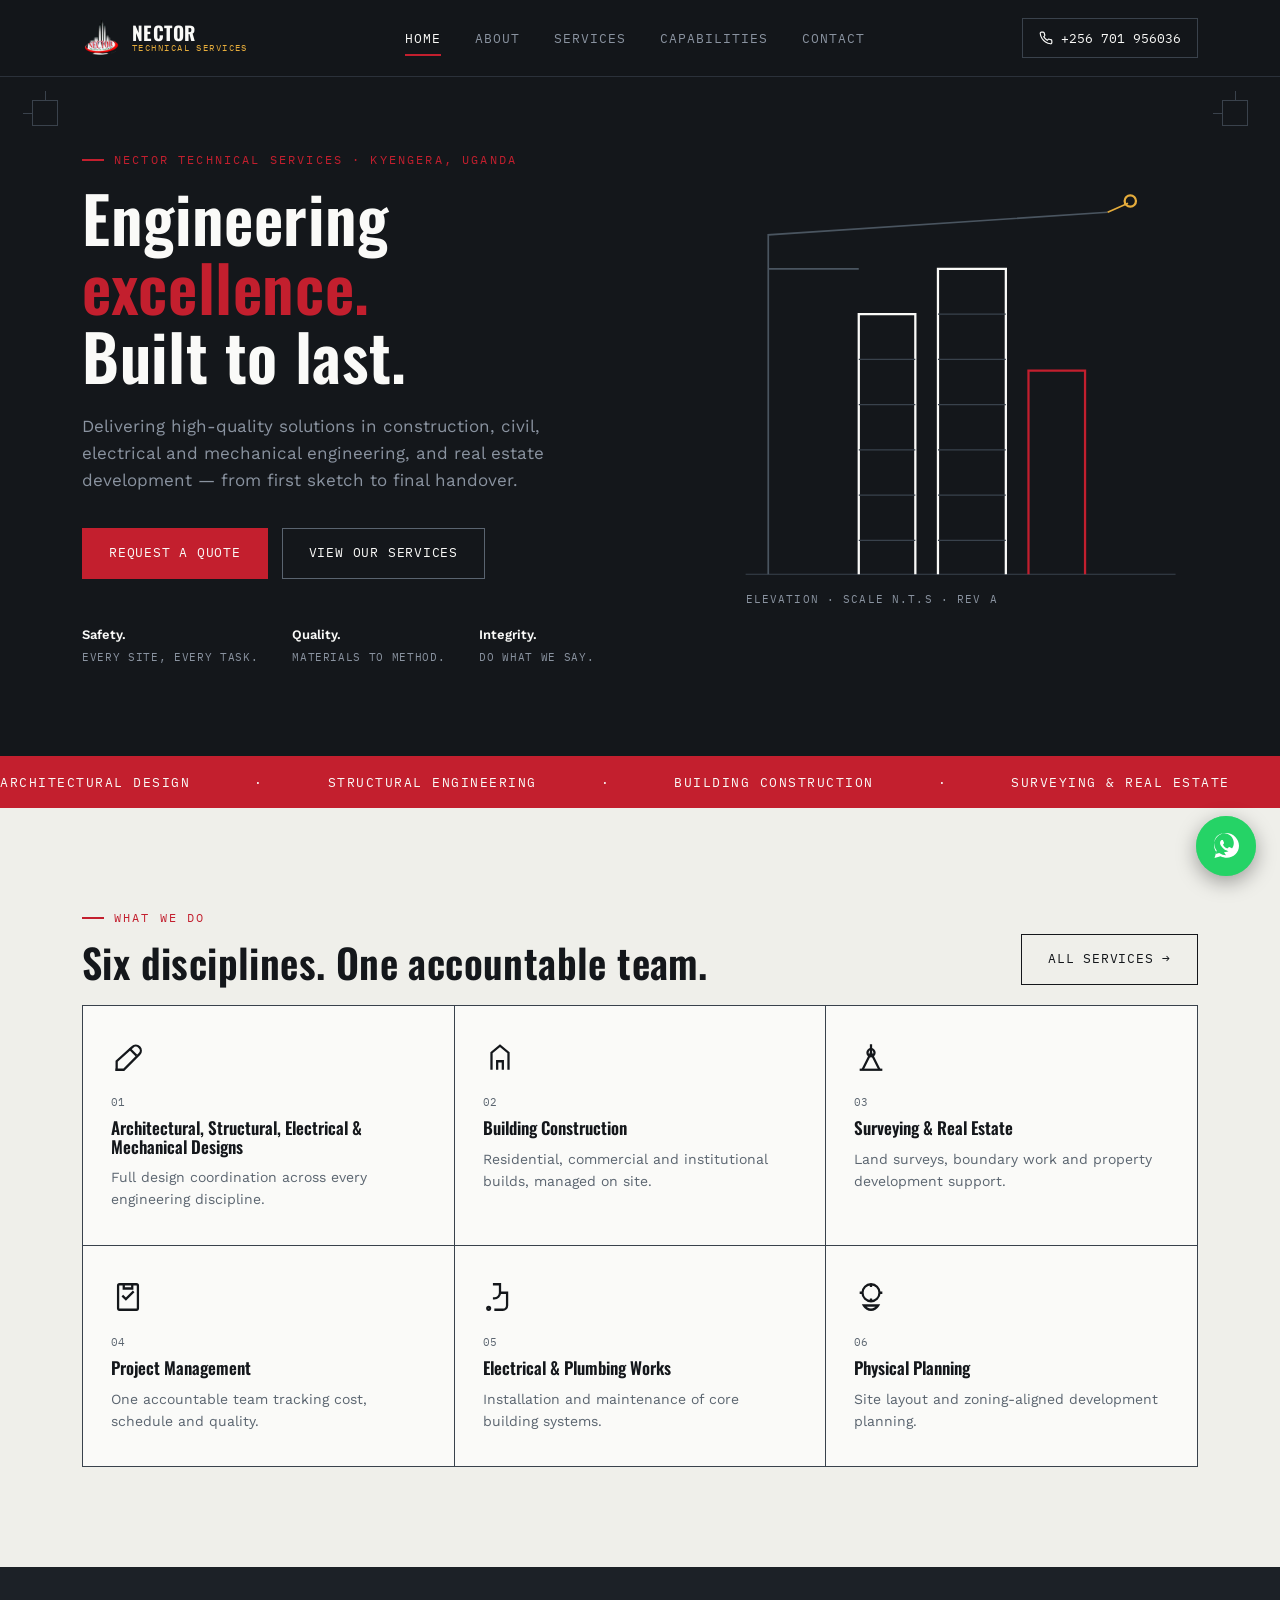
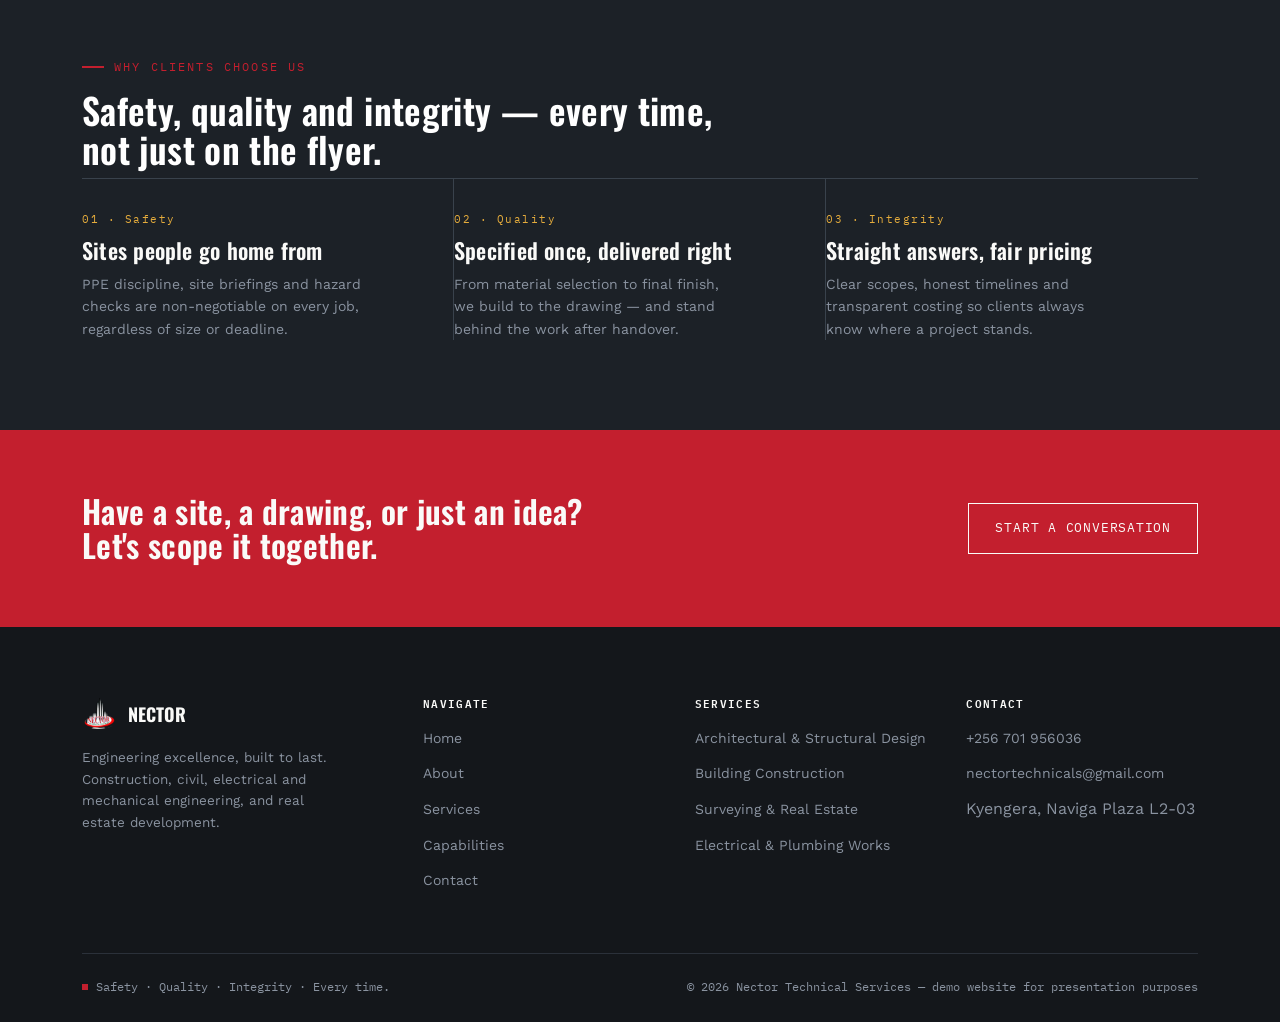
==== index.html @ f45b532f "front end demo of the nector website" ====
<!DOCTYPE html>
<html lang="en">
<head>
<meta charset="UTF-8">
<meta name="viewport" content="width=device-width, initial-scale=1.0">
<title>Nector Technical Services — Engineering Excellence. Built to Last.</title>
<link rel="preconnect" href="https://fonts.googleapis.com">
<link rel="preconnect" href="https://fonts.gstatic.com" crossorigin>
<link href="https://fonts.googleapis.com/css2?family=Oswald:wght@400;500;600;700&family=Work+Sans:wght@400;500;600&family=IBM+Plex+Mono:wght@400;500&display=swap" rel="stylesheet">
<link rel="stylesheet" href="css/styles.css">
</head>
<body>

<header>
  <div class="navwrap">
    <a class="brand" href="index.html">
      <img class="brand-mark" src="images/logo.png" alt="Nector Technical Services">
      <div class="brand-text">
        <div class="n1">NECTOR</div>
        <div class="n2">Technical Services</div>
      </div>
    </a>
    <nav>
      <a class="navlink active" href="index.html">Home</a>
      <a class="navlink" href="about.html">About</a>
      <a class="navlink" href="services.html">Services</a>
      <a class="navlink" href="projects.html">Capabilities</a>
      <a class="navlink" href="contact.html">Contact</a>
    </nav>
    <a class="nav-call" href="tel:+256701956036">
      <svg width="14" height="14" viewBox="0 0 24 24" fill="none" stroke="currentColor" stroke-width="2"><path d="M22 16.92v3a2 2 0 0 1-2.18 2 19.79 19.79 0 0 1-8.63-3.07 19.5 19.5 0 0 1-6-6 19.79 19.79 0 0 1-3.07-8.67A2 2 0 0 1 4.11 2h3a2 2 0 0 1 2 1.72c.127.96.362 1.903.7 2.81a2 2 0 0 1-.45 2.11L8.09 9.91a16 16 0 0 0 6 6l1.27-1.27a2 2 0 0 1 2.11-.45c.907.338 1.85.573 2.81.7A2 2 0 0 1 22 16.92z"/></svg>
      +256 701 956036
    </a>
    <button class="burger" onclick="toggleMnav()"><span></span><span></span><span></span></button>
  </div>
  <div class="mnav" id="mnav">
    <a class="active" href="index.html">Home</a>
    <a href="about.html">About</a>
    <a href="services.html">Services</a>
    <a href="projects.html">Capabilities</a>
    <a href="contact.html">Contact</a>
    <a class="nav-call" href="tel:+256701956036">Call +256 701 956036</a>
  </div>
</header>

<main>
  <section class="hero">
    <div class="crop tl"></div><div class="crop tr"></div>
    <div class="wrap hero-grid">
      <div>
        <div class="eyebrow">Nector Technical Services · Kyengera, Uganda</div>
        <h1>Engineering<br><span class="accent">excellence.</span><br>Built to last.</h1>
        <p class="lead">Delivering high-quality solutions in construction, civil, electrical and mechanical engineering, and real estate development — from first sketch to final handover.</p>
        <div class="hero-ctas">
          <a class="btn solid" href="contact.html">Request a quote</a>
          <a class="btn on-dark" href="services.html">View our services</a>
        </div>
        <div class="hero-spec">
          <div><b>Safety.</b>Every site, every task.</div>
          <div><b>Quality.</b>Materials to method.</div>
          <div><b>Integrity.</b>Do what we say.</div>
        </div>
      </div>
      <div class="hero-art">
        <svg viewBox="0 0 420 420" fill="none">
          <line x1="20" y1="360" x2="400" y2="360" stroke="#39424C" stroke-width="1"/>
          <path class="draw-line" d="M40 360 L40 60 L340 40" stroke="#4A5560" stroke-width="1.5"/>
          <path class="draw-line" d="M40 90 L120 90" stroke="#4A5560" stroke-width="1.5"/>
          <path class="draw-line d2" d="M120 360 L120 130 L170 130 L170 360" stroke="#FAFAF8" stroke-width="2"/>
          <path class="draw-line d2" d="M190 360 L190 90 L250 90 L250 360" stroke="#FAFAF8" stroke-width="2"/>
          <path class="draw-line d3" d="M270 360 L270 180 L320 180 L320 360" stroke="#C31F2E" stroke-width="2"/>
          <g class="draw-line d2" stroke="#39424C" stroke-width="1">
            <line x1="120" y1="170" x2="170" y2="170"/><line x1="120" y1="210" x2="170" y2="210"/><line x1="120" y1="250" x2="170" y2="250"/><line x1="120" y1="290" x2="170" y2="290"/><line x1="120" y1="330" x2="170" y2="330"/>
            <line x1="190" y1="130" x2="250" y2="130"/><line x1="190" y1="170" x2="250" y2="170"/><line x1="190" y1="210" x2="250" y2="210"/><line x1="190" y1="250" x2="250" y2="250"/><line x1="190" y1="290" x2="250" y2="290"/><line x1="190" y1="330" x2="250" y2="330"/>
          </g>
          <circle class="draw-line d3" cx="360" cy="30" r="5" stroke="#E5AC3C" stroke-width="2"/>
          <line class="draw-line d3" x1="340" y1="40" x2="358" y2="32" stroke="#E5AC3C" stroke-width="1.5"/>
          <text x="20" y="385" fill="#8A93A0" font-family="IBM Plex Mono" font-size="10" letter-spacing="1">ELEVATION · SCALE N.T.S · REV A</text>
        </svg>
      </div>
    </div>
  </section>

  <div class="strip">
    <div class="track">
      <span>Architectural Design</span><span>·</span><span>Structural Engineering</span><span>·</span><span>Building Construction</span><span>·</span><span>Surveying &amp; Real Estate</span><span>·</span><span>Project Management</span><span>·</span><span>Electrical &amp; Plumbing Works</span><span>·</span><span>Physical Planning</span><span>·</span>
      <span>Architectural Design</span><span>·</span><span>Structural Engineering</span><span>·</span><span>Building Construction</span><span>·</span><span>Surveying &amp; Real Estate</span><span>·</span><span>Project Management</span><span>·</span><span>Electrical &amp; Plumbing Works</span><span>·</span><span>Physical Planning</span><span>·</span>
    </div>
  </div>

  <section class="services-preview">
    <div class="wrap">
      <div class="sp-head">
        <div>
          <div class="eyebrow">What we do</div>
          <h2>Six disciplines. One accountable team.</h2>
        </div>
        <a class="btn" href="services.html">All services →</a>
      </div>
      <div class="grid6" id="home-services"></div>
    </div>
  </section>

  <section class="values-band">
    <div class="wrap">
      <div class="eyebrow">Why clients choose us</div>
      <h2 style="font-size:clamp(26px,3.2vw,36px); color:#fff; max-width:640px; margin-bottom:10px;">Safety, quality and integrity — every time, not just on the flyer.</h2>
      <div class="vb-grid">
        <div class="vb-item">
          <div class="tag">01 · Safety</div>
          <h3>Sites people go home from</h3>
          <p>PPE discipline, site briefings and hazard checks are non-negotiable on every job, regardless of size or deadline.</p>
        </div>
        <div class="vb-item">
          <div class="tag">02 · Quality</div>
          <h3>Specified once, delivered right</h3>
          <p>From material selection to final finish, we build to the drawing — and stand behind the work after handover.</p>
        </div>
        <div class="vb-item">
          <div class="tag">03 · Integrity</div>
          <h3>Straight answers, fair pricing</h3>
          <p>Clear scopes, honest timelines and transparent costing so clients always know where a project stands.</p>
        </div>
      </div>
    </div>
  </section>

  <section class="cta-band">
    <div class="wrap cta-flex">
      <h2>Have a site, a drawing, or just an idea? Let's scope it together.</h2>
      <a class="btn" href="contact.html">Start a conversation</a>
    </div>
  </section>
</main>

<footer>
  <div class="wrap">
    <div class="foot-grid">
      <div>
        <div class="foot-brand">
          <img class="brand-mark" src="images/logo.png" alt="Nector Technical Services">
          <div class="n1">NECTOR</div>
        </div>
        <p style="font-size:13.5px; max-width:260px; color:#8A93A0;">Engineering excellence, built to last. Construction, civil, electrical and mechanical engineering, and real estate development.</p>
      </div>
      <div class="foot-col">
        <h4>Navigate</h4>
        <ul>
          <li><a href="index.html">Home</a></li>
          <li><a href="about.html">About</a></li>
          <li><a href="services.html">Services</a></li>
          <li><a href="projects.html">Capabilities</a></li>
          <li><a href="contact.html">Contact</a></li>
        </ul>
      </div>
      <div class="foot-col">
        <h4>Services</h4>
        <ul>
          <li><a href="services.html">Architectural &amp; Structural Design</a></li>
          <li><a href="services.html">Building Construction</a></li>
          <li><a href="services.html">Surveying &amp; Real Estate</a></li>
          <li><a href="services.html">Electrical &amp; Plumbing Works</a></li>
        </ul>
      </div>
      <div class="foot-col">
        <h4>Contact</h4>
        <ul>
          <li><a href="tel:+256701956036">+256 701 956036</a></li>
          <li><a href="mailto:nectortechnicals@gmail.com">nectortechnicals@gmail.com</a></li>
          <li>Kyengera, Naviga Plaza L2-03</li>
        </ul>
      </div>
    </div>
    <div class="foot-bottom">
      <div class="foot-badge"><span class="dot"></span>Safety · Quality · Integrity · Every time.</div>
      <div>© 2026 Nector Technical Services — demo website for presentation purposes</div>
    </div>
  </div>
</footer>

<script src="js/scripts.js"></script>
<a class="wa-float" href="https://wa.me/256701956036" target="_blank" rel="noopener" aria-label="Chat with us on WhatsApp">
  <svg viewBox="0 0 32 32"><path d="M16.004 3C9.383 3 4 8.383 4 15.004c0 2.64.87 5.086 2.33 7.055L4.5 28l6.128-1.795c1.83.95 3.93 1.472 6.131 1.472h.005C23.621 27.677 29 22.294 29 15.674 29 9.383 23.625 3 16.004 3zm0 22.293c-2.274 0-4.48-.692-6.342-1.998l-.455-.277-3.652 1.07 1.09-3.554-.297-.47c-1.396-2.074-2.135-4.482-2.135-7.028 0-5.403 4.397-9.8 9.803-9.8 5.402 0 9.797 4.397 9.797 9.8 0 5.406-4.398 9.257-9.81 9.257zm5.376-7.335c-.294-.147-1.74-.858-2.01-.956-.27-.098-.466-.147-.662.147-.196.294-.76.956-.932 1.152-.171.196-.343.22-.637.073-.294-.147-1.24-.457-2.364-1.46-.874-.78-1.464-1.742-1.636-2.036-.171-.294-.018-.453.13-.6.133-.132.293-.343.44-.515.147-.171.196-.294.294-.49.098-.196.049-.367-.024-.514-.073-.147-.662-1.594-.907-2.183-.239-.573-.481-.495-.662-.504l-.563-.01c-.196 0-.514.073-.783.367-.27.294-1.03 1.006-1.03 2.455 0 1.448 1.055 2.848 1.202 3.045.147.196 2.076 3.17 5.03 4.445.703.304 1.251.486 1.679.622.705.224 1.347.193 1.854.117.566-.085 1.74-.711 1.985-1.398.245-.687.245-1.276.171-1.398-.073-.122-.269-.196-.563-.343z"/></svg>
</a>
</body>
</html>
---- css/styles.css ----
:root{
  --ink:#14171B;
  --panel:#1C2127;
  --panel-2:#22272E;
  --steel:#4A5560;
  --line:#39424C;
  --red:#C31F2E;
  --red-dark:#8F1620;
  --yellow:#E5AC3C;
  --paper:#EFEFEA;
  --paper-2:#E4E4DC;
  --white:#FAFAF8;
  --ink-text:#14171B;
  --muted:#8A93A0;
  --muted-dark:#5B6570;
  --display: 'Oswald', sans-serif;
  --body: 'Work Sans', sans-serif;
  --mono: 'IBM Plex Mono', monospace;
}
*{box-sizing:border-box; margin:0; padding:0;}
html{scroll-behavior:smooth;}
body{
  font-family:var(--body);
  background:var(--paper);
  color:var(--ink-text);
  line-height:1.6;
  overflow-x:hidden;
}
img{max-width:100%; display:block;}
a{color:inherit; text-decoration:none;}
ul{list-style:none;}
button{font-family:inherit; cursor:pointer;}
h1,h2,h3,h4{font-family:var(--display); font-weight:600; letter-spacing:0.01em; line-height:1.08;}
.mono{font-family:var(--mono);}

/* ---------- utility ---------- */
.wrap{max-width:1180px; margin:0 auto; padding:0 32px;}
.eyebrow{
  font-family:var(--mono); font-size:12px; letter-spacing:0.18em; text-transform:uppercase;
  color:var(--red); display:flex; align-items:center; gap:10px; margin-bottom:14px;
}
.eyebrow::before{content:''; width:22px; height:2px; background:var(--red); display:inline-block;}
.btn{
  display:inline-flex; align-items:center; gap:10px; padding:14px 26px;
  font-family:var(--mono); font-size:13px; letter-spacing:0.06em; text-transform:uppercase;
  border:1px solid var(--ink); background:transparent; color:var(--ink);
  transition:background .2s ease, color .2s ease, border-color .2s ease;
}
.btn.solid{background:var(--red); border-color:var(--red); color:var(--white);}
.btn.solid:hover{background:var(--red-dark); border-color:var(--red-dark);}
.btn.on-dark{border-color:#5A6470; color:var(--white);}
.btn.on-dark:hover{background:var(--white); color:var(--ink); border-color:var(--white);}
.btn:not(.solid):not(.on-dark):hover{background:var(--ink); color:var(--white);}

/* ---------- dimension-line divider (signature motif) ---------- */
.dim{
  display:flex; align-items:center; gap:14px; margin:0 0 40px;
  font-family:var(--mono); font-size:11px; letter-spacing:0.14em; text-transform:uppercase; color:var(--muted-dark);
}
.dim .seg{flex:1; height:1px; background:var(--line); position:relative;}
.dim .seg::before, .dim .seg::after{content:''; position:absolute; top:-4px; width:1px; height:9px; background:var(--line);}
.dim .seg::before{left:0;} .dim .seg::after{right:0;}
.dim .tag{white-space:nowrap;}
.dim .num{color:var(--red);}
section.on-dark .dim{color:var(--muted);}
section.on-dark .dim .seg, section.on-dark .dim .seg::before, section.on-dark .dim .seg::after{background:var(--line);}

/* ---------- nav ---------- */
header{
  position:fixed; top:0; left:0; right:0; z-index:100;
  background:rgba(20,23,27,0.94); backdrop-filter:blur(6px);
  border-bottom:1px solid #2B313A;
}
.navwrap{
  max-width:1180px; margin:0 auto; padding:0 32px;
  display:flex; align-items:center; justify-content:space-between; height:76px;
}
.brand{display:flex; align-items:center; gap:12px; cursor:pointer;}
.brand-mark{width:38px; height:38px; flex-shrink:0;}
.brand-text{line-height:1.05;}
.brand-text .n1{font-family:var(--display); font-size:19px; font-weight:700; color:var(--white); letter-spacing:0.02em;}
.brand-text .n2{font-family:var(--mono); font-size:9px; letter-spacing:0.16em; color:var(--yellow); text-transform:uppercase;}
nav{display:flex; align-items:center; gap:2px;}
nav a.navlink{
  background:none; border:none; color:var(--muted); font-family:var(--mono);
  font-size:12.5px; letter-spacing:0.08em; text-transform:uppercase; padding:10px 16px; position:relative;
}
nav a.navlink:hover{color:var(--white);}
nav a.navlink.active{color:var(--white);}
nav a.navlink.active::after{
  content:''; position:absolute; bottom:2px; left:16px; right:16px; height:2px; background:var(--red);
}
.nav-call{display:flex; align-items:center; gap:8px; color:var(--white); font-family:var(--mono); font-size:12.5px; border:1px solid #3A424C; padding:9px 16px;}
.nav-call:hover{border-color:var(--red); color:var(--yellow);}
.burger{display:none; flex-direction:column; gap:5px; background:none; border:none; padding:8px;}
.burger span{width:22px; height:2px; background:var(--white);}

/* ================= HOME ================= */
.hero{
  position:relative; background:var(--ink); color:var(--white);
  padding:150px 0 90px; overflow:hidden;
}
.hero .wrap{position:relative; z-index:2;}
.crop{position:absolute; width:26px; height:26px; border:1px solid #3A424C; z-index:1;}
.crop::before, .crop::after{content:''; position:absolute; background:#3A424C;}
.crop::before{top:50%; left:-10px; width:10px; height:1px;}
.crop::after{left:50%; top:-10px; height:10px; width:1px;}
.crop.tl{top:100px; left:32px;} .crop.tr{top:100px; right:32px;}
.hero-grid{display:grid; grid-template-columns:1.1fr 0.9fr; gap:60px; align-items:center;}
.hero h1{font-size:clamp(40px,5.2vw,64px); color:var(--white); margin-bottom:22px;}
.hero h1 .accent{color:var(--red);}
.hero p.lead{font-size:17px; color:var(--muted); max-width:480px; margin-bottom:34px;}
.hero-ctas{display:flex; gap:14px; flex-wrap:wrap; margin-bottom:46px;}
.hero-spec{display:flex; gap:34px; font-family:var(--mono); font-size:11px; color:var(--muted); letter-spacing:0.06em; text-transform:uppercase; flex-wrap:wrap;}
.hero-spec b{display:block; color:var(--white); font-size:13px; font-family:var(--body); font-weight:600; text-transform:none; letter-spacing:0; margin-bottom:3px;}
.hero-art{position:relative;}
.hero-art svg{width:100%; height:auto;}
.draw-line{stroke-dasharray:2000; stroke-dashoffset:2000; animation:draw 2.6s ease forwards;}
.draw-line.d2{animation-delay:.3s;}
.draw-line.d3{animation-delay:.6s;}
@keyframes draw{to{stroke-dashoffset:0;}}

.strip{background:var(--red); color:var(--white); padding:16px 0; overflow:hidden;}
.strip .track{display:flex; gap:64px; font-family:var(--mono); font-size:12.5px; letter-spacing:0.12em; text-transform:uppercase; white-space:nowrap; animation:scroll 26s linear infinite;}
@keyframes scroll{from{transform:translateX(0);} to{transform:translateX(-50%);}}

.services-preview{background:var(--paper); padding:100px 0;}
.sp-head{display:flex; justify-content:space-between; align-items:flex-end; margin-bottom:14px; flex-wrap:wrap; gap:20px;}
.sp-head h2{font-size:clamp(28px,3.4vw,40px);}
.grid6{display:grid; grid-template-columns:repeat(3,1fr); gap:1px; background:var(--line); border:1px solid var(--line); margin-top:20px;}
.svc-card{background:var(--white); padding:34px 28px; transition:background .2s ease;}
.svc-card:hover{background:#fff; }
.svc-card:hover .ic{color:var(--red);}
.svc-card .ic{width:34px; height:34px; margin-bottom:20px; color:var(--ink); transition:color .2s ease;}
.svc-card .ic svg{width:100%; height:100%;}
.svc-card .num{font-family:var(--mono); font-size:11px; color:var(--muted-dark); margin-bottom:8px;}
.svc-card h3{font-size:17px; margin-bottom:10px; font-weight:600; letter-spacing:0;}
.svc-card p{font-size:14px; color:var(--muted-dark);}

.values-band{background:var(--panel); color:var(--white); padding:90px 0;}
.vb-grid{display:grid; grid-template-columns:1fr 1fr 1fr; gap:0; border-top:1px solid var(--line);}
.vb-item{padding:32px 0 0 0; border-right:1px solid var(--line);}
.vb-item:last-child{border-right:none;}
.vb-item .tag{font-family:var(--mono); font-size:11px; color:var(--yellow); letter-spacing:0.14em; margin-bottom:10px;}
.vb-item h3{font-size:22px; margin-bottom:10px;}
.vb-item p{font-size:14px; color:var(--muted); max-width:280px;}

.cta-band{background:var(--red); padding:64px 0; color:var(--white);}
.cta-flex{display:flex; justify-content:space-between; align-items:center; flex-wrap:wrap; gap:26px;}
.cta-flex h2{font-size:clamp(24px,3vw,32px); max-width:520px;}
.cta-flex .btn{border-color:var(--white); color:var(--white);}
.cta-flex .btn:hover{background:var(--white); color:var(--red);}

/* ================= ABOUT ================= */
.page-hero{background:var(--ink); color:var(--white); padding:150px 0 70px;}
.page-hero h1{font-size:clamp(34px,4.4vw,52px);}
.page-hero p{color:var(--muted); font-size:16px; max-width:560px; margin-top:16px;}
.about-body{background:var(--paper); padding:90px 0;}
.about-grid{display:grid; grid-template-columns:1fr 1fr; gap:70px; margin-bottom:90px;}
.about-grid h2{font-size:30px; margin-bottom:20px;}
.about-grid p{color:var(--muted-dark); font-size:15.5px; margin-bottom:16px;}
.stat-col{display:flex; flex-direction:column; gap:0; border-left:1px solid var(--line);}
.stat-row{padding:20px 0 20px 28px; border-bottom:1px solid var(--line);}
.stat-row:last-child{border-bottom:none;}
.stat-row .k{font-family:var(--mono); font-size:11px; text-transform:uppercase; letter-spacing:0.1em; color:var(--muted-dark); margin-bottom:6px;}
.stat-row .v{font-family:var(--display); font-size:20px; font-weight:600;}

.process{padding:0 0 90px;}
.process-grid{display:grid; grid-template-columns:repeat(4,1fr); gap:1px; background:var(--line); border:1px solid var(--line);}
.proc-card{background:var(--white); padding:32px 26px; position:relative;}
.proc-card .n{font-family:var(--display); font-size:38px; font-weight:700; color:var(--paper-2); -webkit-text-stroke:1px var(--line); margin-bottom:18px;}
.proc-card h3{font-size:16px; margin-bottom:8px;}
.proc-card p{font-size:13.5px; color:var(--muted-dark);}

.values-2{background:var(--white); padding:90px 0; border-top:1px solid var(--line);}
.v2-grid{display:grid; grid-template-columns:repeat(3,1fr); gap:40px;}
.v2-card{border:1px solid var(--line); padding:36px 30px;}
.v2-card .ic{width:40px; height:40px; color:var(--red); margin-bottom:22px;}
.v2-card .ic svg{width:100%; height:100%;}
.v2-card h3{font-size:19px; margin-bottom:10px;}
.v2-card p{font-size:14px; color:var(--muted-dark);}

/* ================= SERVICES PAGE ================= */
.svc-full{background:var(--paper); padding:90px 0;}
.svc-list{display:flex; flex-direction:column;}
.svc-row{display:grid; grid-template-columns:90px 1fr 1.3fr; gap:36px; padding:42px 0; border-bottom:1px solid var(--line); align-items:start;}
.svc-row:first-child{border-top:1px solid var(--line);}
.svc-row .idx{font-family:var(--mono); font-size:13px; color:var(--red);}
.svc-row .icwrap{width:46px; height:46px; color:var(--ink);}
.svc-row .icwrap svg{width:100%; height:100%;}
.svc-row h3{font-size:24px; margin-bottom:12px;}
.svc-row .col2{display:flex; flex-direction:column; gap:10px;}
.svc-row p{color:var(--muted-dark); font-size:15px; max-width:560px;}
.svc-row .tags{display:flex; gap:8px; flex-wrap:wrap; margin-top:6px;}
.svc-row .tags span{font-family:var(--mono); font-size:10.5px; text-transform:uppercase; letter-spacing:0.06em; color:var(--muted-dark); border:1px solid var(--line); padding:5px 10px;}

/* ================= PROJECTS / CAPABILITIES PAGE ================= */
.cap-full{background:var(--paper); padding:90px 0;}
.cap-grid{display:grid; grid-template-columns:1fr 1fr; gap:1px; background:var(--line); border:1px solid var(--line);}
.cap-card{background:var(--white); padding:0; overflow:hidden;}
.cap-art{background:var(--panel); height:210px; position:relative; overflow:hidden;}
.cap-art svg{position:absolute; inset:0; width:100%; height:100%;}
.cap-body{padding:28px 30px 32px;}
.cap-body .tag{font-family:var(--mono); font-size:11px; color:var(--red); text-transform:uppercase; letter-spacing:0.1em; margin-bottom:10px;}
.cap-body h3{font-size:20px; margin-bottom:10px;}
.cap-body p{font-size:14px; color:var(--muted-dark); margin-bottom:14px;}
.cap-body .scope{font-family:var(--mono); font-size:11.5px; color:var(--muted-dark); display:flex; gap:16px; flex-wrap:wrap; border-top:1px solid var(--line); padding-top:14px;}
.cap-note{margin-top:50px; border:1px dashed var(--line); padding:26px 30px; font-size:13.5px; color:var(--muted-dark); font-family:var(--mono); line-height:1.7;}

/* ================= CONTACT PAGE ================= */
.contact-full{background:var(--paper); padding:90px 0;}
.contact-grid{display:grid; grid-template-columns:1fr 1fr; gap:70px;}
.cform{display:flex; flex-direction:column; gap:18px;}
.field label{display:block; font-family:var(--mono); font-size:11px; text-transform:uppercase; letter-spacing:0.1em; color:var(--muted-dark); margin-bottom:8px;}
.field input, .field select, .field textarea{
  width:100%; border:1px solid var(--line); background:var(--white); padding:13px 14px;
  font-family:var(--body); font-size:14.5px; color:var(--ink-text); outline:none;
}
.field input:focus, .field select:focus, .field textarea:focus{border-color:var(--red);}
.field textarea{resize:vertical; min-height:110px;}
.form-status{font-family:var(--mono); font-size:12.5px; color:var(--red); min-height:18px;}

.contact-info h2{font-size:28px; margin-bottom:24px;}
.info-row{display:flex; gap:16px; padding:20px 0; border-bottom:1px solid var(--line);}
.info-row:first-of-type{border-top:1px solid var(--line);}
.info-row .icwrap{width:22px; height:22px; color:var(--red); flex-shrink:0; margin-top:2px;}
.info-row .icwrap svg{width:100%; height:100%;}
.info-row .label{font-family:var(--mono); font-size:10.5px; text-transform:uppercase; letter-spacing:0.1em; color:var(--muted-dark); margin-bottom:5px;}
.info-row .val{font-size:15px;}
.info-row .val a:hover{color:var(--red);}
.map-box{margin-top:34px; background:var(--panel); height:260px; position:relative; overflow:hidden; border:1px solid var(--line);}
.map-box iframe{width:100%; height:100%; border:0; display:block; filter:grayscale(20%) contrast(1.05);}

/* ---------- footer ---------- */
footer{background:var(--ink); color:var(--muted); padding:70px 0 26px;}
.foot-grid{display:grid; grid-template-columns:1.3fr 1fr 1fr 1fr; gap:40px; padding-bottom:50px; border-bottom:1px solid #2B313A;}
.foot-brand{display:flex; align-items:center; gap:12px; margin-bottom:16px;}
.foot-brand .brand-mark{width:34px; height:34px;}
.foot-brand .n1{font-family:var(--display); font-size:18px; color:var(--white); font-weight:700;}
.foot-col h4{font-family:var(--mono); font-size:11px; text-transform:uppercase; letter-spacing:0.12em; color:var(--white); margin-bottom:16px;}
.foot-col ul li{margin-bottom:10px;}
.foot-col ul li a{font-size:14px; color:var(--muted);}
.foot-col ul li a:hover{color:var(--yellow);}
.foot-bottom{display:flex; justify-content:space-between; align-items:center; padding-top:24px; font-family:var(--mono); font-size:11.5px; flex-wrap:wrap; gap:12px;}
.foot-badge{display:flex; align-items:center; gap:8px; color:var(--muted);}
.foot-badge .dot{width:6px; height:6px; background:var(--red);}

@media(max-width:900px){
  nav{display:none;}
  .burger{display:flex;}
  .nav-call{display:none;}
  .hero-grid{grid-template-columns:1fr;}
  .hero-art{order:-1; max-width:320px; margin:0 auto 20px;}
  .grid6{grid-template-columns:repeat(2,1fr);}
  .vb-grid{grid-template-columns:1fr; }
  .vb-item{border-right:none; border-bottom:1px solid var(--line); padding-bottom:24px;}
  .about-grid{grid-template-columns:1fr; gap:40px;}
  .process-grid{grid-template-columns:1fr 1fr;}
  .v2-grid{grid-template-columns:1fr;}
  .svc-row{grid-template-columns:1fr; gap:14px;}
  .cap-grid{grid-template-columns:1fr;}
  .contact-grid{grid-template-columns:1fr; gap:50px;}
  .foot-grid{grid-template-columns:1fr 1fr; gap:30px;}
}
@media(max-width:560px){
  .wrap{padding:0 20px;}
  .grid6{grid-template-columns:1fr;}
  .process-grid{grid-template-columns:1fr;}
  .foot-grid{grid-template-columns:1fr;}
  .hero-spec{gap:22px;}
}

/* mobile nav drawer */
.mnav{position:fixed; inset:76px 0 0 0; background:var(--ink); z-index:99; display:none; flex-direction:column; padding:20px 32px; gap:4px;}
.mnav.open{display:flex;}
.mnav a{background:none; border:none; text-align:left; color:var(--white); font-family:var(--display); font-size:24px; padding:16px 0; border-bottom:1px solid #2B313A;}
.mnav a:hover{color:var(--yellow);}
.mnav a.active{color:var(--yellow);}
.mnav .nav-call{margin-top:20px; align-self:flex-start; display:inline-flex;}

/* ---------- page transition ---------- */
main{animation:fade .5s ease;}
@keyframes fade{from{opacity:0; transform:translateY(6px);} to{opacity:1; transform:translateY(0);}}

/* ---------- floating whatsapp ---------- */
.wa-float{
  position:fixed; right:24px; bottom:24px; z-index:120;
  width:60px; height:60px; border-radius:50%; display:flex; align-items:center; justify-content:center;
  background:#25D366; box-shadow:0 6px 20px rgba(0,0,0,0.35);
  transition:transform .2s ease, background .2s ease;
}
.wa-float:hover{background:#1ebe5b; transform:translateY(-3px);}
.wa-float svg{width:32px; height:32px; fill:#fff;}
.wa-float::after{
  content:''; position:absolute; inset:0; border-radius:50%; border:2px solid rgba(37,211,102,0.55);
  animation:wa-pulse 2s infinite;
}
@keyframes wa-pulse{
  0%{transform:scale(1); opacity:1;}
  100%{transform:scale(1.6); opacity:0;}
}
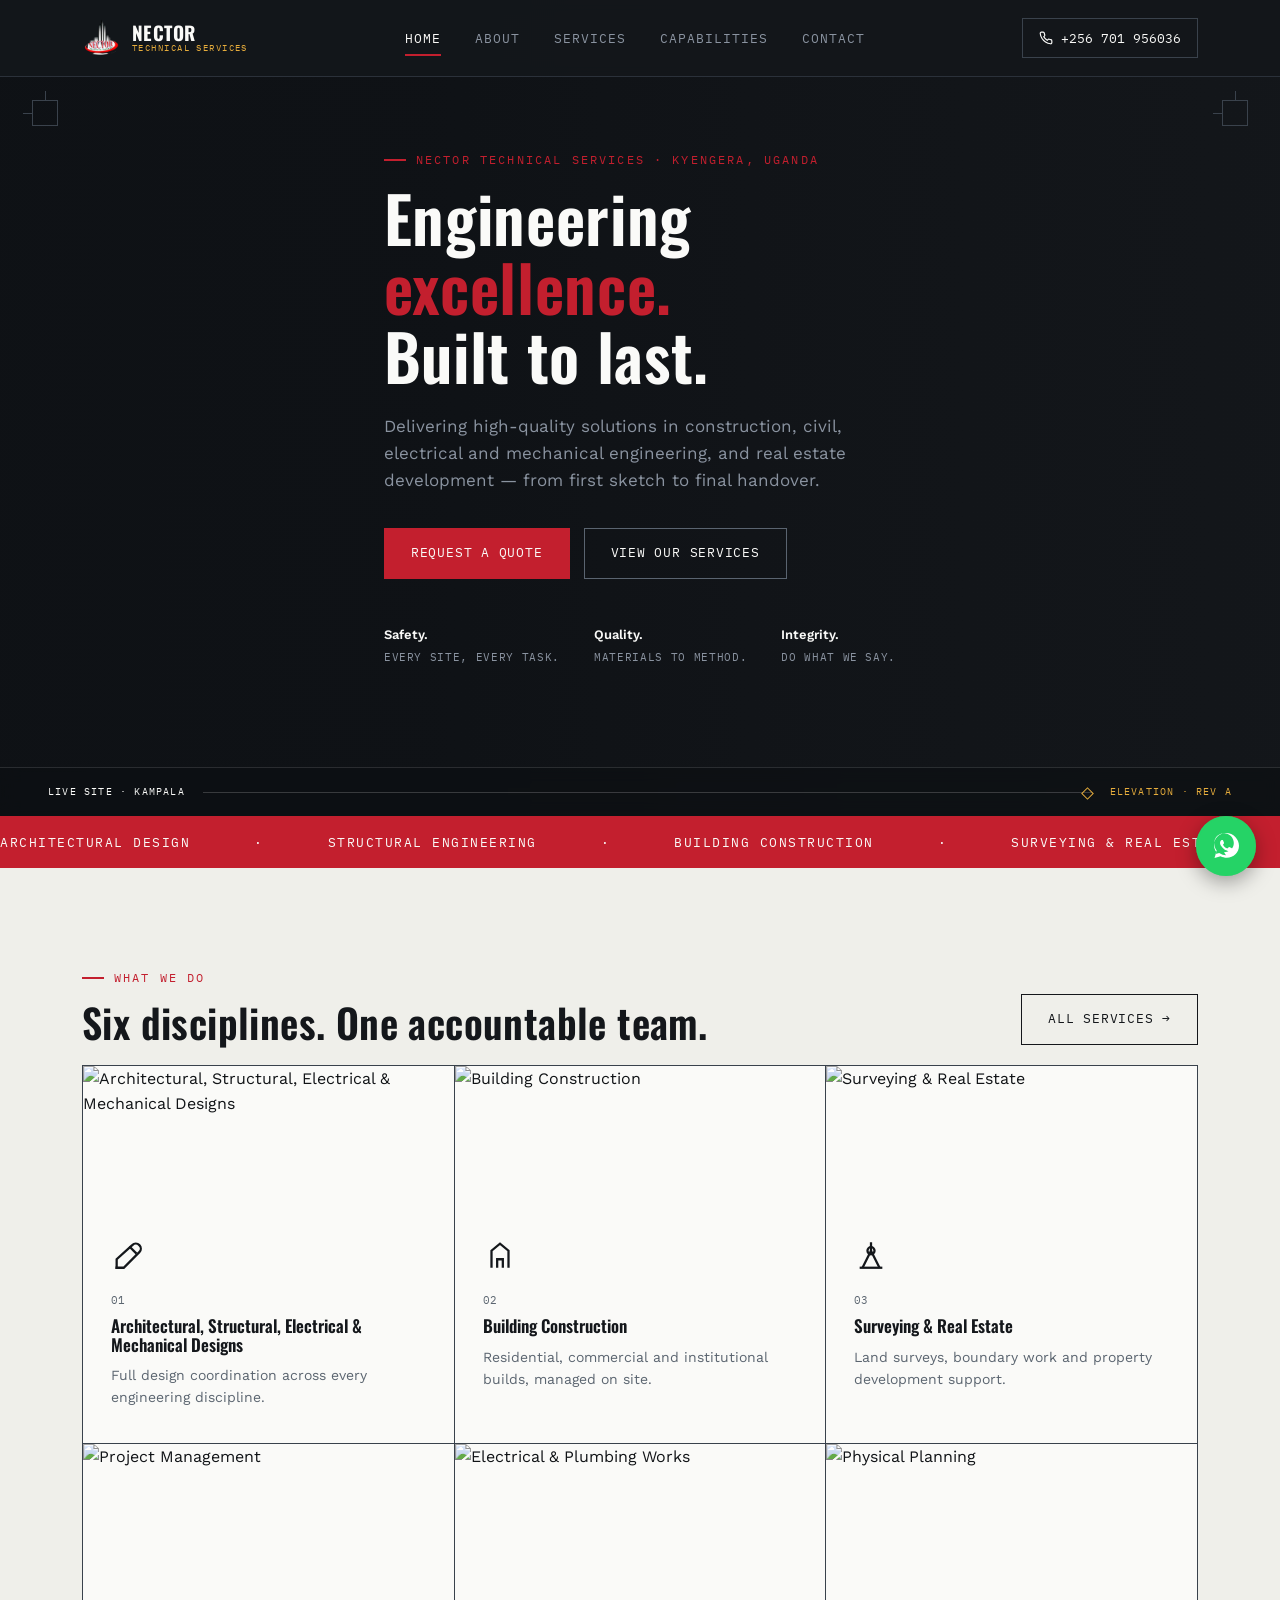
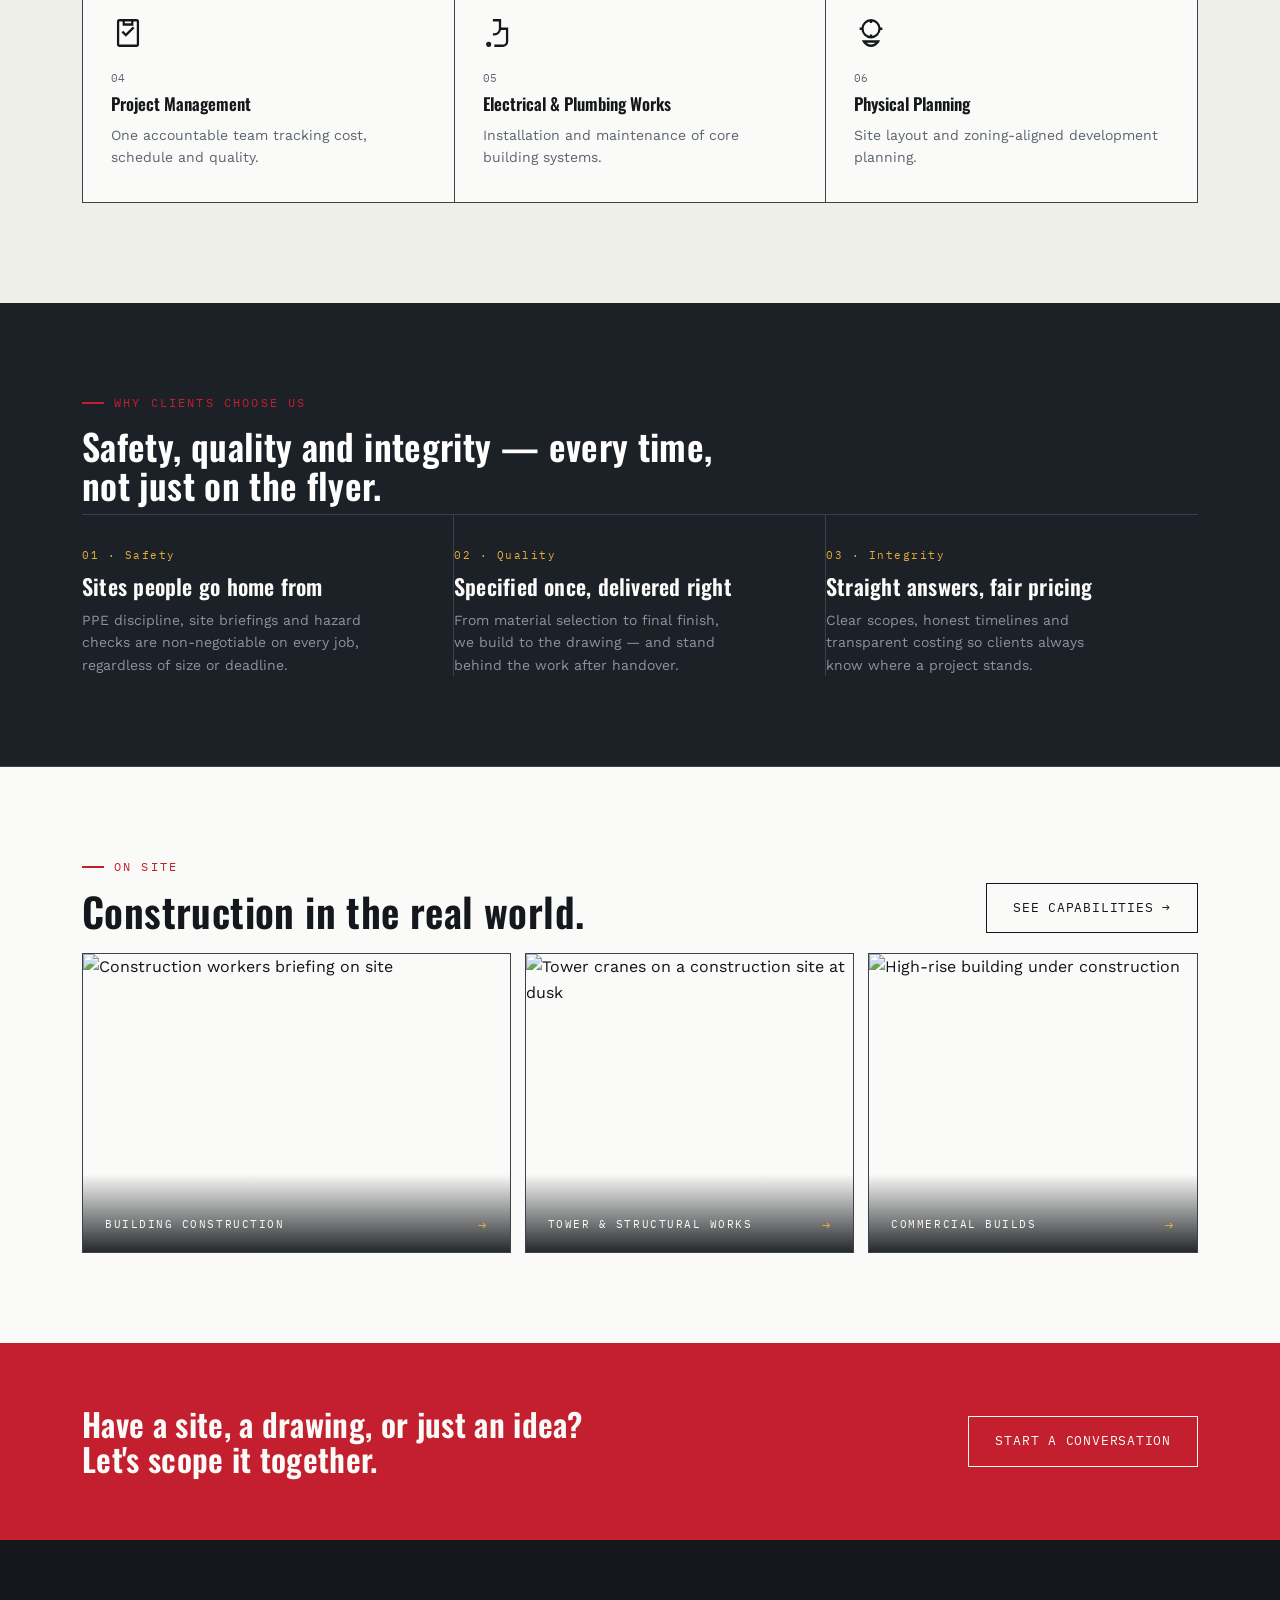
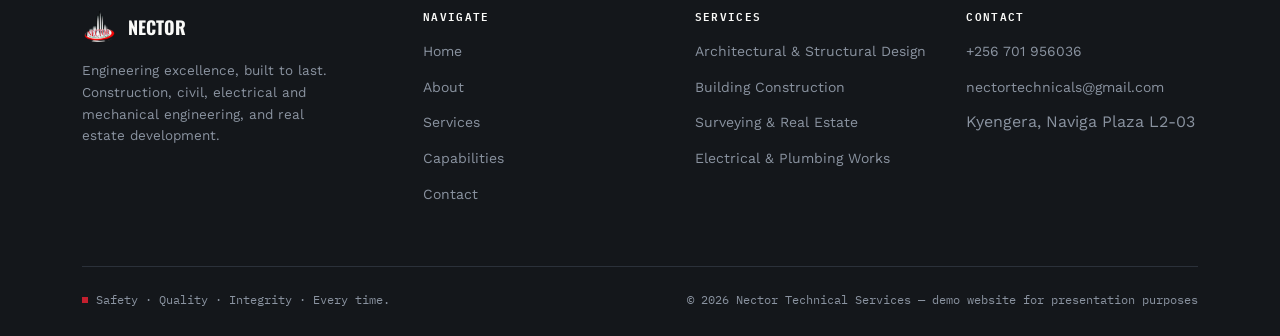
==== commit 82288a7a: "fixed responsiveness, added images and improved overall design" ====
--- a/index.html
+++ b/index.html
@@ -4,6 +4,8 @@
 <meta charset="UTF-8">
 <meta name="viewport" content="width=device-width, initial-scale=1.0">
 <title>Nector Technical Services — Engineering Excellence. Built to Last.</title>
+<link rel="icon" type="image/png" href="images/favicon.png">
+<link rel="apple-touch-icon" href="images/apple-touch-icon.png">
 <link rel="preconnect" href="https://fonts.googleapis.com">
 <link rel="preconnect" href="https://fonts.gstatic.com" crossorigin>
 <link href="https://fonts.googleapis.com/css2?family=Oswald:wght@400;500;600;700&family=Work+Sans:wght@400;500;600&family=IBM+Plex+Mono:wght@400;500&display=swap" rel="stylesheet">
@@ -45,6 +47,7 @@
 
 <main>
   <section class="hero">
+    <div class="hero-bg" style="background-image:url('https://images.unsplash.com/photo-1609867271967-a82f85c48531?auto=format&fit=crop&w=1920&q=80')" aria-hidden="true"></div>
     <div class="crop tl"></div><div class="crop tr"></div>
     <div class="wrap hero-grid">
       <div>
@@ -61,23 +64,11 @@
           <div><b>Integrity.</b>Do what we say.</div>
         </div>
       </div>
-      <div class="hero-art">
-        <svg viewBox="0 0 420 420" fill="none">
-          <line x1="20" y1="360" x2="400" y2="360" stroke="#39424C" stroke-width="1"/>
-          <path class="draw-line" d="M40 360 L40 60 L340 40" stroke="#4A5560" stroke-width="1.5"/>
-          <path class="draw-line" d="M40 90 L120 90" stroke="#4A5560" stroke-width="1.5"/>
-          <path class="draw-line d2" d="M120 360 L120 130 L170 130 L170 360" stroke="#FAFAF8" stroke-width="2"/>
-          <path class="draw-line d2" d="M190 360 L190 90 L250 90 L250 360" stroke="#FAFAF8" stroke-width="2"/>
-          <path class="draw-line d3" d="M270 360 L270 180 L320 180 L320 360" stroke="#C31F2E" stroke-width="2"/>
-          <g class="draw-line d2" stroke="#39424C" stroke-width="1">
-            <line x1="120" y1="170" x2="170" y2="170"/><line x1="120" y1="210" x2="170" y2="210"/><line x1="120" y1="250" x2="170" y2="250"/><line x1="120" y1="290" x2="170" y2="290"/><line x1="120" y1="330" x2="170" y2="330"/>
-            <line x1="190" y1="130" x2="250" y2="130"/><line x1="190" y1="170" x2="250" y2="170"/><line x1="190" y1="210" x2="250" y2="210"/><line x1="190" y1="250" x2="250" y2="250"/><line x1="190" y1="290" x2="250" y2="290"/><line x1="190" y1="330" x2="250" y2="330"/>
-          </g>
-          <circle class="draw-line d3" cx="360" cy="30" r="5" stroke="#E5AC3C" stroke-width="2"/>
-          <line class="draw-line d3" x1="340" y1="40" x2="358" y2="32" stroke="#E5AC3C" stroke-width="1.5"/>
-          <text x="20" y="385" fill="#8A93A0" font-family="IBM Plex Mono" font-size="10" letter-spacing="1">ELEVATION · SCALE N.T.S · REV A</text>
-        </svg>
-      </div>
+    </div>
+    <div class="hero-rule">
+      <span class="rule-label">Live site · Kampala</span>
+      <span class="rule-line"></span>
+      <span class="rule-code">ELEVATION · REV A</span>
     </div>
   </section>
 
@@ -125,6 +116,32 @@
     </div>
   </section>
 
+  <section class="work-band">
+    <div class="wrap">
+      <div class="sp-head">
+        <div>
+          <div class="eyebrow">On site</div>
+          <h2>Construction in the real world.</h2>
+        </div>
+        <a class="btn" href="projects.html">See capabilities →</a>
+      </div>
+      <div class="photo-grid">
+        <a class="photo-card" href="projects.html">
+          <img src="https://images.unsplash.com/photo-1541888946425-d81bb19240f5?auto=format&fit=crop&w=800&q=80" alt="Construction workers briefing on site" loading="lazy">
+          <span>Building construction</span>
+        </a>
+        <a class="photo-card" href="projects.html">
+          <img src="https://images.unsplash.com/photo-1504307651254-35680f356dfd?auto=format&fit=crop&w=800&q=80" alt="Tower cranes on a construction site at dusk" loading="lazy">
+          <span>Tower &amp; structural works</span>
+        </a>
+        <a class="photo-card" href="projects.html">
+          <img src="https://images.unsplash.com/photo-1486406146926-c627a92ad1ab?auto=format&fit=crop&w=800&q=80" alt="High-rise building under construction" loading="lazy">
+          <span>Commercial builds</span>
+        </a>
+      </div>
+    </div>
+  </section>
+
   <section class="cta-band">
     <div class="wrap cta-flex">
       <h2>Have a site, a drawing, or just an idea? Let's scope it together.</h2>
--- a/css/styles.css
+++ b/css/styles.css
@@ -25,6 +25,8 @@
   color:var(--ink-text);
   line-height:1.6;
   overflow-x:hidden;
+  -webkit-text-size-adjust:100%;
+  text-size-adjust:100%;
 }
 img{max-width:100%; display:block;}
 a{color:inherit; text-decoration:none;}
@@ -98,23 +100,32 @@
 /* ================= HOME ================= */
 .hero{
   position:relative; background:var(--ink); color:var(--white);
-  padding:150px 0 90px; overflow:hidden;
-}
+  padding:150px 0 150px; min-height:640px; display:flex; align-items:center;
+  overflow:hidden;
+}
+.hero-bg{position:absolute; inset:0; z-index:0; background-size:cover; background-position:center;}
+.hero::after{content:''; position:absolute; inset:0; z-index:0;
+  background:linear-gradient(90deg, rgba(14,17,21,.94) 0%, rgba(14,17,21,.86) 34%, rgba(14,17,21,.45) 62%, rgba(14,17,21,.12) 100%);}
 .hero .wrap{position:relative; z-index:2;}
 .crop{position:absolute; width:26px; height:26px; border:1px solid #3A424C; z-index:1;}
 .crop::before, .crop::after{content:''; position:absolute; background:#3A424C;}
 .crop::before{top:50%; left:-10px; width:10px; height:1px;}
 .crop::after{left:50%; top:-10px; height:10px; width:1px;}
 .crop.tl{top:100px; left:32px;} .crop.tr{top:100px; right:32px;}
-.hero-grid{display:grid; grid-template-columns:1.1fr 0.9fr; gap:60px; align-items:center;}
+.hero-grid{display:block; max-width:680px;}
 .hero h1{font-size:clamp(40px,5.2vw,64px); color:var(--white); margin-bottom:22px;}
 .hero h1 .accent{color:var(--red);}
 .hero p.lead{font-size:17px; color:var(--muted); max-width:480px; margin-bottom:34px;}
 .hero-ctas{display:flex; gap:14px; flex-wrap:wrap; margin-bottom:46px;}
 .hero-spec{display:flex; gap:34px; font-family:var(--mono); font-size:11px; color:var(--muted); letter-spacing:0.06em; text-transform:uppercase; flex-wrap:wrap;}
 .hero-spec b{display:block; color:var(--white); font-size:13px; font-family:var(--body); font-weight:600; text-transform:none; letter-spacing:0; margin-bottom:3px;}
-.hero-art{position:relative;}
-.hero-art svg{width:100%; height:auto;}
+.hero-rule{position:absolute; left:0; right:0; bottom:0; z-index:2; display:flex; align-items:center; gap:18px;
+  padding:16px 48px; background:rgba(12,15,19,.62); backdrop-filter:blur(8px); -webkit-backdrop-filter:blur(8px);
+  border-top:1px solid rgba(255,255,255,.12); font-family:var(--mono); font-size:10px; letter-spacing:0.12em; text-transform:uppercase;}
+.hero-rule .rule-line{flex:1; height:1px; background:rgba(255,255,255,.18); position:relative;}
+.hero-rule .rule-line::before{content:''; position:absolute; top:-3px; right:0; width:7px; height:7px; border:1px solid var(--yellow); transform:rotate(45deg);}
+.hero-rule .rule-label{color:var(--white); white-space:nowrap;}
+.hero-rule .rule-code{color:var(--yellow); white-space:nowrap;}
 .draw-line{stroke-dasharray:2000; stroke-dashoffset:2000; animation:draw 2.6s ease forwards;}
 .draw-line.d2{animation-delay:.3s;}
 .draw-line.d3{animation-delay:.6s;}
@@ -131,6 +142,9 @@
 .svc-card{background:var(--white); padding:34px 28px; transition:background .2s ease;}
 .svc-card:hover{background:#fff; }
 .svc-card:hover .ic{color:var(--red);}
+.svc-card .svc-img{height:150px; overflow:hidden; margin:-34px -28px 22px; position:relative;}
+.svc-card .svc-img img{width:100%; height:100%; object-fit:cover; filter:grayscale(20%) contrast(1.03); transition:transform .4s ease, filter .4s ease;}
+.svc-card:hover .svc-img img{transform:scale(1.05); filter:grayscale(0%) contrast(1);}
 .svc-card .ic{width:34px; height:34px; margin-bottom:20px; color:var(--ink); transition:color .2s ease;}
 .svc-card .ic svg{width:100%; height:100%;}
 .svc-card .num{font-family:var(--mono); font-size:11px; color:var(--muted-dark); margin-bottom:8px;}
@@ -151,12 +165,25 @@
 .cta-flex .btn{border-color:var(--white); color:var(--white);}
 .cta-flex .btn:hover{background:var(--white); color:var(--red);}
 
+/* ---------- home photo gallery ---------- */
+.work-band{background:var(--white); padding:90px 0; border-top:1px solid var(--line);}
+.photo-grid{display:grid; grid-template-columns:1.3fr 1fr 1fr; gap:14px; margin-top:20px;}
+.photo-card{position:relative; height:300px; overflow:hidden; border:1px solid var(--line); display:block;}
+.photo-card img{position:absolute; inset:0; width:100%; height:100%; object-fit:cover; filter:grayscale(20%) contrast(1.03); transition:transform .4s ease, filter .4s ease;}
+.photo-card:hover img{transform:scale(1.05); filter:grayscale(0%);}
+.photo-card span{position:absolute; bottom:0; left:0; right:0; padding:40px 22px 16px; background:linear-gradient(to top, rgba(20,23,27,.92), transparent); color:var(--white); font-family:var(--mono); font-size:11px; letter-spacing:.14em; text-transform:uppercase; display:flex; align-items:center; justify-content:space-between;}
+.photo-card span::after{content:'→'; color:var(--yellow); font-size:14px;}
+
 /* ================= ABOUT ================= */
 .page-hero{background:var(--ink); color:var(--white); padding:150px 0 70px;}
 .page-hero h1{font-size:clamp(34px,4.4vw,52px);}
 .page-hero p{color:var(--muted); font-size:16px; max-width:560px; margin-top:16px;}
 .about-body{background:var(--paper); padding:90px 0;}
-.about-grid{display:grid; grid-template-columns:1fr 1fr; gap:70px; margin-bottom:90px;}
+.about-grid{display:grid; grid-template-columns:1fr 1fr; gap:70px; margin-bottom:60px;}
+.about-photo{position:relative; margin-bottom:90px; height:340px; overflow:hidden; border:1px solid var(--line);}
+.about-photo img{width:100%; height:100%; object-fit:cover; filter:grayscale(15%) contrast(1.03);}
+.about-photo .cap{position:absolute; bottom:0; left:0; right:0; padding:42px 32px 22px; background:linear-gradient(to top, rgba(20,23,27,.9), transparent); color:var(--white); font-family:var(--mono); font-size:11px; letter-spacing:.14em; text-transform:uppercase; display:flex; justify-content:space-between; align-items:center;}
+.about-photo .cap::after{content:'· Site, construction & handover'; color:var(--yellow);}
 .about-grid h2{font-size:30px; margin-bottom:20px;}
 .about-grid p{color:var(--muted-dark); font-size:15.5px; margin-bottom:16px;}
 .stat-col{display:flex; flex-direction:column; gap:0; border-left:1px solid var(--line);}
@@ -183,7 +210,7 @@
 /* ================= SERVICES PAGE ================= */
 .svc-full{background:var(--paper); padding:90px 0;}
 .svc-list{display:flex; flex-direction:column;}
-.svc-row{display:grid; grid-template-columns:90px 1fr 1.3fr; gap:36px; padding:42px 0; border-bottom:1px solid var(--line); align-items:start;}
+.svc-row{display:grid; grid-template-columns:90px 1fr 1.3fr 280px; gap:36px; padding:42px 0; border-bottom:1px solid var(--line); align-items:start;}
 .svc-row:first-child{border-top:1px solid var(--line);}
 .svc-row .idx{font-family:var(--mono); font-size:13px; color:var(--red);}
 .svc-row .icwrap{width:46px; height:46px; color:var(--ink);}
@@ -193,6 +220,9 @@
 .svc-row p{color:var(--muted-dark); font-size:15px; max-width:560px;}
 .svc-row .tags{display:flex; gap:8px; flex-wrap:wrap; margin-top:6px;}
 .svc-row .tags span{font-family:var(--mono); font-size:10.5px; text-transform:uppercase; letter-spacing:0.06em; color:var(--muted-dark); border:1px solid var(--line); padding:5px 10px;}
+.svc-row .svc-img{height:180px; overflow:hidden; border:1px solid var(--line); position:relative;}
+.svc-row .svc-img img{width:100%; height:100%; object-fit:cover; filter:grayscale(15%) contrast(1.03); transition:transform .4s ease, filter .4s ease;}
+.svc-row:hover .svc-img img{transform:scale(1.04); filter:grayscale(0%);}
 
 /* ================= PROJECTS / CAPABILITIES PAGE ================= */
 .cap-full{background:var(--paper); padding:90px 0;}
@@ -200,6 +230,8 @@
 .cap-card{background:var(--white); padding:0; overflow:hidden;}
 .cap-art{background:var(--panel); height:210px; position:relative; overflow:hidden;}
 .cap-art svg{position:absolute; inset:0; width:100%; height:100%;}
+.cap-art img{position:absolute; inset:0; width:100%; height:100%; object-fit:cover; filter:grayscale(20%) contrast(1.03); transition:transform .4s ease, filter .4s ease;}
+.cap-card:hover .cap-art img{transform:scale(1.05); filter:grayscale(0%);}
 .cap-body{padding:28px 30px 32px;}
 .cap-body .tag{font-family:var(--mono); font-size:11px; color:var(--red); text-transform:uppercase; letter-spacing:0.1em; margin-bottom:10px;}
 .cap-body h3{font-size:20px; margin-bottom:10px;}
@@ -221,6 +253,8 @@
 .form-status{font-family:var(--mono); font-size:12.5px; color:var(--red); min-height:18px;}
 
 .contact-info h2{font-size:28px; margin-bottom:24px;}
+.contact-photo{height:200px; overflow:hidden; margin-bottom:30px; border:1px solid var(--line); position:relative;}
+.contact-photo img{width:100%; height:100%; object-fit:cover; filter:grayscale(15%) contrast(1.03);}
 .info-row{display:flex; gap:16px; padding:20px 0; border-bottom:1px solid var(--line);}
 .info-row:first-of-type{border-top:1px solid var(--line);}
 .info-row .icwrap{width:22px; height:22px; color:var(--red); flex-shrink:0; margin-top:2px;}
@@ -245,13 +279,21 @@
 .foot-badge{display:flex; align-items:center; gap:8px; color:var(--muted);}
 .foot-badge .dot{width:6px; height:6px; background:var(--red);}
 
+@media(max-width:1024px){
+  .svc-row{grid-template-columns:1fr; gap:18px;}
+  .svc-row .svc-img{height:200px;}
+  .about-grid{gap:50px;}
+}
 @media(max-width:900px){
   nav{display:none;}
   .burger{display:flex;}
   .nav-call{display:none;}
-  .hero-grid{grid-template-columns:1fr;}
-  .hero-art{order:-1; max-width:320px; margin:0 auto 20px;}
+  .hero{padding:120px 0 130px;}
+  .page-hero{padding:120px 0 56px;}
   .grid6{grid-template-columns:repeat(2,1fr);}
+  .services-preview,.values-band,.work-band,.about-body,.values-2,.svc-full,.cap-full,.contact-full{padding:70px 0;}
+  .process{padding-bottom:70px;}
+  .cta-band{padding:56px 0;}
   .vb-grid{grid-template-columns:1fr; }
   .vb-item{border-right:none; border-bottom:1px solid var(--line); padding-bottom:24px;}
   .about-grid{grid-template-columns:1fr; gap:40px;}
@@ -261,17 +303,50 @@
   .cap-grid{grid-template-columns:1fr;}
   .contact-grid{grid-template-columns:1fr; gap:50px;}
   .foot-grid{grid-template-columns:1fr 1fr; gap:30px;}
+  .photo-grid{grid-template-columns:1fr 1fr;}
 }
 @media(max-width:560px){
   .wrap{padding:0 20px;}
+  .navwrap{padding:0 20px;}
+  .hero{padding:104px 0 120px;}
+  .page-hero{padding:104px 0 40px;}
+  .hero h1{font-size:clamp(34px,11vw,42px);}
+  .hero p.lead{font-size:15.5px;}
+  .hero-ctas{gap:12px;}
+  .hero-ctas .btn{flex:1 1 100%; justify-content:center;}
+  .hero-spec{gap:16px; font-size:10px;}
+  .hero-rule{padding:14px 20px; gap:12px; font-size:9px;}
+  .crop.tl{left:20px;} .crop.tr{right:20px;}
   .grid6{grid-template-columns:1fr;}
   .process-grid{grid-template-columns:1fr;}
-  .foot-grid{grid-template-columns:1fr;}
-  .hero-spec{gap:22px;}
+  .svc-card{padding:26px 20px;}
+  .svc-card .svc-img{height:150px; margin:-26px -20px 18px;}
+  .services-preview,.values-band,.work-band,.about-body,.values-2,.svc-full,.cap-full,.contact-full{padding:56px 0;}
+  .process{padding-bottom:56px;}
+  .cta-band{padding:44px 0;}
+  .photo-grid{grid-template-columns:1fr;}
+  .photo-card{height:230px;}
+  .vb-item h3{font-size:20px;}
+  .about-photo{height:240px; margin-bottom:56px;}
+  .about-photo .cap{padding:30px 20px 16px; justify-content:flex-start;}
+  .about-photo .cap::after{display:none;}
+  .contact-photo{height:170px;}
+  .proc-card{padding:26px 22px;}
+  .v2-card{padding:28px 22px;}
+  .svc-row .svc-img{height:180px;}
+  .cap-body{padding:22px 22px 26px;}
+  .cap-note{padding:20px; font-size:12.5px;}
+  .field input,.field select,.field textarea{font-size:16px;}
+  .contact-info h2{font-size:24px;}
+  .foot-grid{grid-template-columns:1fr; gap:26px;}
+  .foot-bottom{flex-direction:column; align-items:flex-start; gap:10px;}
+  .mnav{padding:16px 20px;}
+  .wa-float{width:54px; height:54px; right:16px; bottom:16px;}
+  .wa-float svg{width:28px; height:28px;}
 }
 
 /* mobile nav drawer */
-.mnav{position:fixed; inset:76px 0 0 0; background:var(--ink); z-index:99; display:none; flex-direction:column; padding:20px 32px; gap:4px;}
+.mnav{position:fixed; inset:76px 0 0 0; background:var(--ink); z-index:99; display:none; flex-direction:column; padding:20px 32px; gap:4px; overflow-y:auto;}
 .mnav.open{display:flex;}
 .mnav a{background:none; border:none; text-align:left; color:var(--white); font-family:var(--display); font-size:24px; padding:16px 0; border-bottom:1px solid #2B313A;}
 .mnav a:hover{color:var(--yellow);}
